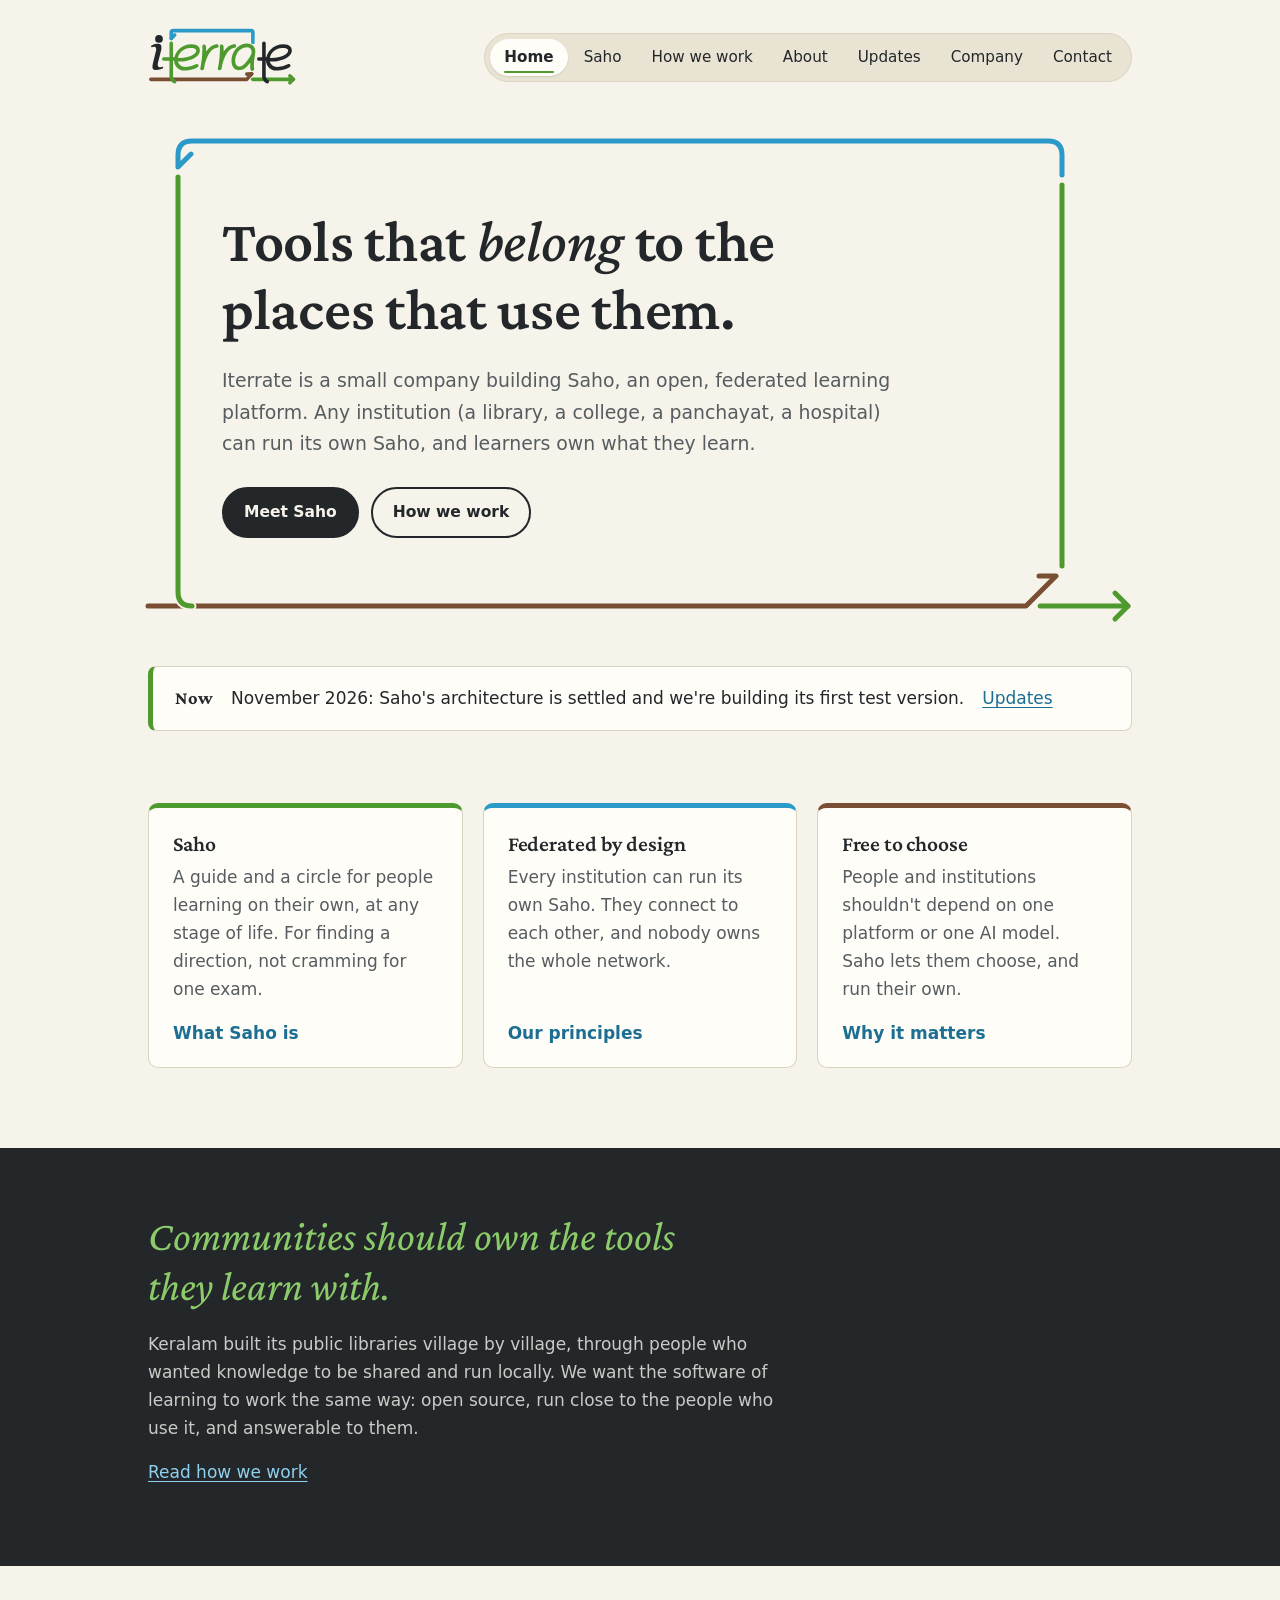
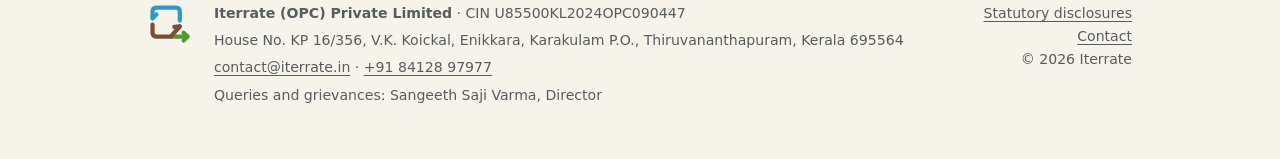
==== docs/index.html @ f115bf0e "Draw the home page loop in reading order; put page links on a tinted bar Co-Authored-By: Claude Opus" ====
<!doctype html>
<html lang="en">
<head>
<meta charset="utf-8">
<meta name="viewport" content="width=device-width, initial-scale=1">
<title>Iterrate · Tools that belong to the places that use them</title>
<meta name="description" content="Iterrate builds Saho, an open, federated learning platform that any institution can run for itself.">
<link rel="icon" href="favicon.ico">
<link rel="apple-touch-icon" href="apple-touch-icon.png">
<link rel="preload" href="fonts/crimson-pro-latin.woff2" as="font" type="font/woff2" crossorigin>
<link rel="stylesheet" href="style.css?v=5c7d3127">
</head>
<body>
<a class="skip" href="#main">Skip to content</a>
<header class="site-head">
  <div class="wrap">
    <a class="brand" href="index.html"><img src="iterrate-logo.svg" alt="Iterrate" width="150" height="63"></a>
    <nav aria-label="Main"><ul class="nav"><li><a href="index.html" aria-current="page">Home</a></li><li><a href="saho.html">Saho</a></li><li><a href="how-we-work.html">How we work</a></li><li><a href="about.html">About</a></li><li><a href="updates.html">Updates</a></li><li><a href="company.html">Company</a></li><li><a href="contact.html">Contact</a></li></ul></nav>
  </div>
</header>
<main id="main">

<div class="wrap">
  <div class="hero">
    <h1>Tools that <em>belong</em> to the places that use them.</h1>
    <p class="lede">Iterrate is a small company building Saho, an open, federated learning platform. Any institution (a library, a college, a panchayat, a hospital) can run its own Saho, and learners own what they learn.</p>
    <div class="btns">
      <a class="btn primary" href="saho.html">Meet Saho</a>
      <a class="btn" href="how-we-work.html">How we work</a>
    </div>
  </div>

  <div class="now">
    <strong>Now</strong>
    <span>November 2026: Saho's architecture is settled and we're building its first test version.</span>
    <a href="updates.html">Updates</a>
  </div>

  <section>
    <div class="grid">
      <div class="tile leaf">
        <h3>Saho</h3>
        <p>A guide and a circle for people learning on their own, at any stage of life. For finding a direction, not cramming for one exam.</p>
        <a class="go" href="saho.html">What Saho is</a>
      </div>
      <div class="tile sky">
        <h3>Federated by design</h3>
        <p>Every institution can run its own Saho. They connect to each other, and nobody owns the whole network.</p>
        <a class="go" href="how-we-work.html">Our principles</a>
      </div>
      <div class="tile earth">
        <h3>Free to choose</h3>
        <p>People and institutions shouldn't depend on one platform or one AI model. Saho lets them choose, and run their own.</p>
        <a class="go" href="how-we-work.html">Why it matters</a>
      </div>
    </div>
  </section>
</div>

<div class="band">
  <div class="wrap">
    <p class="big"><em>Communities should own the tools they learn with.</em></p>
    <p>Keralam built its public libraries village by village, through people who wanted knowledge to be shared and run locally. We want the software of learning to work the same way: open source, run close to the people who use it, and answerable to them.</p>
    <p><a href="how-we-work.html">Read how we work</a></p>
  </div>
</div>
</main>
<footer class="site-foot">
  <div class="wrap">
    <img src="iterrate-icon.svg" alt="" width="44" height="44">
    <div>
      <p><strong>Iterrate (OPC) Private Limited</strong> · CIN U85500KL2024OPC090447</p>
      <p>House No. KP 16/356, V.K. Koickal, Enikkara, Karakulam P.O., Thiruvananthapuram, Kerala 695564</p>
      <p><a href="mailto:contact@iterrate.in">contact@iterrate.in</a> · <a href="tel:+918412897977">+91 84128 97977</a></p>
      <p>Queries and grievances: Sangeeth Saji Varma, Director</p>
    </div>
    <ul>
      <li><a href="company.html#disclosures">Statutory disclosures</a></li>
      <li><a href="contact.html">Contact</a></li>
      <li>© 2026 Iterrate</li>
    </ul>
  </div>
</footer>
<script src="loop.js?v=8cbc8b61"></script>
</body>
</html>
---- docs/style.css ----
/* Iterrate company site. Colours come from the logo kit. */
@font-face{font-family:'Crimson Pro';font-style:normal;font-weight:400 700;font-display:swap;src:url(fonts/crimson-pro-latin.woff2) format('woff2')}
@font-face{font-family:'Crimson Pro';font-style:italic;font-weight:400 700;font-display:swap;src:url(fonts/crimson-pro-italic-latin.woff2) format('woff2')}

:root{
  --paper:#F6F3EA; --surface:#FFFDF8; --ink:#23272A; --muted:#565C5F; --rule:#DAD3C2;
  --sky:#2B9AC8; --sky-text:#1C6E93; --leaf:#4E9A2E; --leaf-text:#3B7A22; --earth:#7A4E32;
  --sky-soft:#E3EFF4; --leaf-soft:#E7F0DF; --earth-soft:#F1E7DD;
  --display:'Crimson Pro', Georgia, 'Times New Roman', serif;
  --body:system-ui, -apple-system, 'Segoe UI', 'Noto Sans', Roboto, sans-serif;
  --line:5px;
}
*{box-sizing:border-box}
html{-webkit-text-size-adjust:100%}
body{margin:0;background:var(--paper);color:var(--ink);font:17px/1.65 var(--body)}
img{max-width:100%}
a{color:var(--sky-text);text-underline-offset:3px;text-decoration-thickness:1px}
a:hover{color:var(--ink)}
.wrap{max-width:1040px;margin:0 auto;padding:0 28px}
.narrow{max-width:720px}
.skip{position:absolute;left:-999px}.skip:focus{left:12px;top:12px;background:#fff;padding:8px 12px;z-index:9}

/* ---------- header ---------- */
.site-head{padding:26px 0 18px}
.site-head .wrap{display:flex;align-items:center;justify-content:space-between;gap:24px;flex-wrap:wrap}
.brand img{display:block;width:150px;height:auto}
.nav{display:flex;gap:2px;flex-wrap:wrap;margin:0;padding:5px;list-style:none;font-size:.95rem;background:#E9E3D3;border:1px solid var(--rule);border-radius:999px}
.nav a{display:block;color:var(--ink);text-decoration:none;padding:6px 14px;border-radius:999px;position:relative}
.nav a:hover{background:#DDD5C1}
.nav a[aria-current="page"]{font-weight:600;background:var(--surface);box-shadow:0 1px 2px rgba(35,39,42,.12)}
.nav a[aria-current="page"]::after{content:"";position:absolute;left:14px;right:14px;bottom:3px;height:2px;background:var(--leaf);border-radius:2px}
@media (max-width:820px){.nav{border-radius:16px}}
@media (max-width:560px){.nav{font-size:.9rem;padding:4px}.nav a{padding:5px 10px}.nav a[aria-current="page"]::after{left:10px;right:10px}}

/* ---------- type ---------- */
h1,h2,h3{font-family:var(--display);font-weight:600;line-height:1.15;letter-spacing:-.005em;margin:0}
h1{font-size:clamp(2.3rem,5.4vw,3.7rem);margin-bottom:18px}
h1 em,h2 em{font-style:italic;font-weight:500}
h2{font-size:clamp(1.6rem,3vw,2.1rem);margin-bottom:14px}
h3{font-size:1.35rem;margin-bottom:6px}
p{margin:0 0 16px}
.lede{font-size:1.18rem;color:var(--muted);max-width:58ch}
.kicker{font-size:.8rem;letter-spacing:.12em;text-transform:uppercase;color:var(--earth);font-weight:600;margin-bottom:14px}
.small{font-size:.9rem;color:var(--muted)}

/* Section heading mark: a short line ending in the logo's arrowhead */
.mark{display:inline-block;width:46px;height:14px;margin-bottom:10px;
  background:url("data:image/svg+xml,%3Csvg xmlns='http://www.w3.org/2000/svg' viewBox='0 0 46 14'%3E%3Cpath d='M2 7H42M35 1.5 42 7' fill='none' stroke='%234E9A2E' stroke-width='3.2' stroke-linecap='round' stroke-linejoin='round'/%3E%3C/svg%3E") no-repeat}
.mark.sky{background-image:url("data:image/svg+xml,%3Csvg xmlns='http://www.w3.org/2000/svg' viewBox='0 0 46 14'%3E%3Cpath d='M2 7H42M35 1.5 42 7' fill='none' stroke='%232B9AC8' stroke-width='3.2' stroke-linecap='round' stroke-linejoin='round'/%3E%3C/svg%3E")}
.mark.earth{background-image:url("data:image/svg+xml,%3Csvg xmlns='http://www.w3.org/2000/svg' viewBox='0 0 46 14'%3E%3Cpath d='M2 7H42M35 1.5 42 7' fill='none' stroke='%237A4E32' stroke-width='3.2' stroke-linecap='round' stroke-linejoin='round'/%3E%3C/svg%3E")}

/* ---------- hero: the logo's loop drawn around the headline (paths drawn by loop.js) ---------- */
.hero{position:relative;margin:30px 0 10px;padding:70px 90px 84px 74px}
.hero svg.loop{position:absolute;inset:0;width:100%;height:100%;overflow:visible;pointer-events:none}
.hero svg.loop path{fill:none;stroke-width:var(--line);stroke-linecap:round;stroke-linejoin:round}
.hero svg.loop .knock{stroke:var(--paper);stroke-width:9px}
.hero svg.loop .sky{stroke:var(--sky)} .hero svg.loop .leaf{stroke:var(--leaf)} .hero svg.loop .earth{stroke:var(--earth)}
@media (prefers-reduced-motion:no-preference){
  .hero svg.loop.draw path{stroke-dasharray:var(--len) calc(var(--len) + 10);stroke-dashoffset:calc(var(--len) + 6);animation:draw var(--dur,1s) linear forwards;animation-delay:var(--delay,0s)}
}
@keyframes draw{to{stroke-dashoffset:0}}
.hero h1{max-width:17ch;margin-bottom:22px}
.hero .lede{margin-bottom:28px}
.btns{display:flex;gap:12px;flex-wrap:wrap}
.btn{display:inline-block;padding:11px 20px;border-radius:999px;text-decoration:none;font-weight:600;font-size:.97rem;border:2px solid var(--ink);color:var(--ink)}
.btn.primary{background:var(--ink);color:var(--paper)}
.btn:hover{background:var(--leaf-text);border-color:var(--leaf-text);color:#fff}

/* ---------- blocks ---------- */
section{margin:72px 0}
.now{display:flex;gap:18px;align-items:baseline;flex-wrap:wrap;background:var(--surface);border:1px solid var(--rule);border-left:var(--line) solid var(--leaf);border-radius:8px;padding:16px 22px;margin-top:44px}
.now strong{font-family:var(--display);font-size:1.15rem}
.grid{display:grid;grid-template-columns:repeat(3,1fr);gap:20px}
.grid.two{grid-template-columns:repeat(2,1fr)}
.tile{background:var(--surface);border:1px solid var(--rule);border-radius:10px;padding:24px 24px 20px;display:flex;flex-direction:column}
.tile p{color:var(--muted);flex:1}
.tile .go{font-weight:600;text-decoration:none}
.tile.sky{border-top:var(--line) solid var(--sky)}
.tile.leaf{border-top:var(--line) solid var(--leaf)}
.tile.earth{border-top:var(--line) solid var(--earth)}
.band{background:var(--ink);color:#EEEBE2;padding:64px 0;margin:80px 0}
.band .big{font-family:var(--display);font-size:clamp(1.8rem,3.6vw,2.6rem);line-height:1.2;max-width:24ch;margin-bottom:18px}
.band .big em{color:#8CCB6A}
.band p{color:#C9CBC6;max-width:60ch}
.band a{color:#8FD0EE}
.split{display:grid;grid-template-columns:1fr 1fr;gap:48px;align-items:start}
.card{background:var(--surface);border:1px solid var(--rule);border-radius:10px;padding:26px}
.quote{font-family:var(--display);font-style:italic;font-size:1.35rem;line-height:1.4;border-left:var(--line) solid var(--sky);padding:4px 0 4px 20px;margin:26px 0;color:var(--ink)}

/* numbered principles */
.principles{list-style:none;margin:0;padding:0;counter-reset:p}
.principles li{counter-increment:p;display:grid;grid-template-columns:64px 1fr;gap:6px 18px;padding:26px 0;border-top:1px solid var(--rule)}
.principles li::before{content:counter(p,decimal-leading-zero);font-family:var(--display);font-size:2.2rem;line-height:1;color:var(--leaf-text);grid-row:span 2}
.principles h3{margin:0}
.principles p{margin:0;color:var(--muted)}

/* name breakdown */
.name{display:flex;gap:0;align-items:stretch;flex-wrap:wrap;margin:28px 0}
.name div{flex:1;min-width:160px;padding:18px 20px;border-top:var(--line) solid}
.name div:nth-child(1){border-color:var(--ink)}
.name div:nth-child(2){border-color:var(--leaf);background:var(--leaf-soft)}
.name div:nth-child(3){border-color:var(--sky)}
.name b{display:block;font-family:var(--display);font-size:2rem;font-weight:600;line-height:1.1}
.name div:nth-child(2) b{color:var(--leaf-text)}
.name span{color:var(--muted);font-size:.95rem}

/* timeline */
.timeline{list-style:none;margin:0;padding:0 0 0 28px;border-left:3px solid var(--rule)}
.timeline li{position:relative;padding:0 0 30px}
.timeline li::before{content:"";position:absolute;left:-37px;top:7px;width:15px;height:15px;border-radius:50%;background:var(--paper);border:3px solid var(--leaf)}
.timeline li.past::before{border-color:var(--earth)}
.timeline time{font-size:.82rem;letter-spacing:.08em;text-transform:uppercase;color:var(--earth);font-weight:600}
.timeline h3{margin:2px 0 4px}
.timeline p{margin:0;color:var(--muted)}

/* details lists and documents */
dl.facts{display:grid;grid-template-columns:minmax(150px,220px) 1fr;gap:12px 24px;margin:0}
dl.facts dt{color:var(--muted)}
dl.facts dd{margin:0}
table.docs{width:100%;border-collapse:collapse;font-size:.97rem}
table.docs th,table.docs td{text-align:left;padding:12px 10px;border-top:1px solid var(--rule);vertical-align:top}
table.docs th{font-size:.8rem;letter-spacing:.06em;text-transform:uppercase;color:var(--muted);border-top:0}

/* ---------- footer ---------- */
main:has(> .band:last-child) + .site-foot{margin-top:0;border-top:0}
main > .band:last-child{margin-bottom:0}
.site-foot{border-top:1px solid var(--rule);margin-top:96px;padding:36px 0 48px;font-size:.88rem;color:var(--muted)}
.site-foot .wrap{display:grid;grid-template-columns:auto 1fr auto;gap:22px;align-items:start}
.site-foot img{width:44px;height:44px;display:block}
.site-foot p{margin:0 0 4px}
.site-foot ul{list-style:none;margin:0;padding:0;text-align:right}
.site-foot a{color:var(--muted)}

@media (max-width:820px){
  .grid,.grid.two,.split{grid-template-columns:1fr}
  .site-foot .wrap{grid-template-columns:auto 1fr}
  .site-foot ul{grid-column:1/-1;text-align:left;display:flex;gap:16px;flex-wrap:wrap}
}
@media (max-width:560px){
  body{font-size:16px}
  .wrap{padding:0 20px}
  .hero{padding:56px 46px 70px 40px}
  dl.facts{grid-template-columns:1fr;gap:2px}
  dl.facts dd{margin-bottom:12px}
  .principles li{grid-template-columns:44px 1fr}
  .principles li::before{font-size:1.7rem}
  
}

/* compact name + logo strip on About */
.strip{display:grid;grid-template-columns:200px 1fr;gap:28px;align-items:center;border-top:1px solid var(--rule);padding-top:28px}
.strip img{width:200px;height:auto}
.strip p{font-size:.95rem;color:var(--muted);margin-bottom:8px}
.subscribe{background:var(--surface);border:1px solid var(--rule);border-left:var(--line) solid var(--sky);border-radius:8px;padding:20px 22px;margin-top:36px}
.subscribe h3{margin-bottom:4px}
@media (max-width:560px){.strip{grid-template-columns:1fr}}
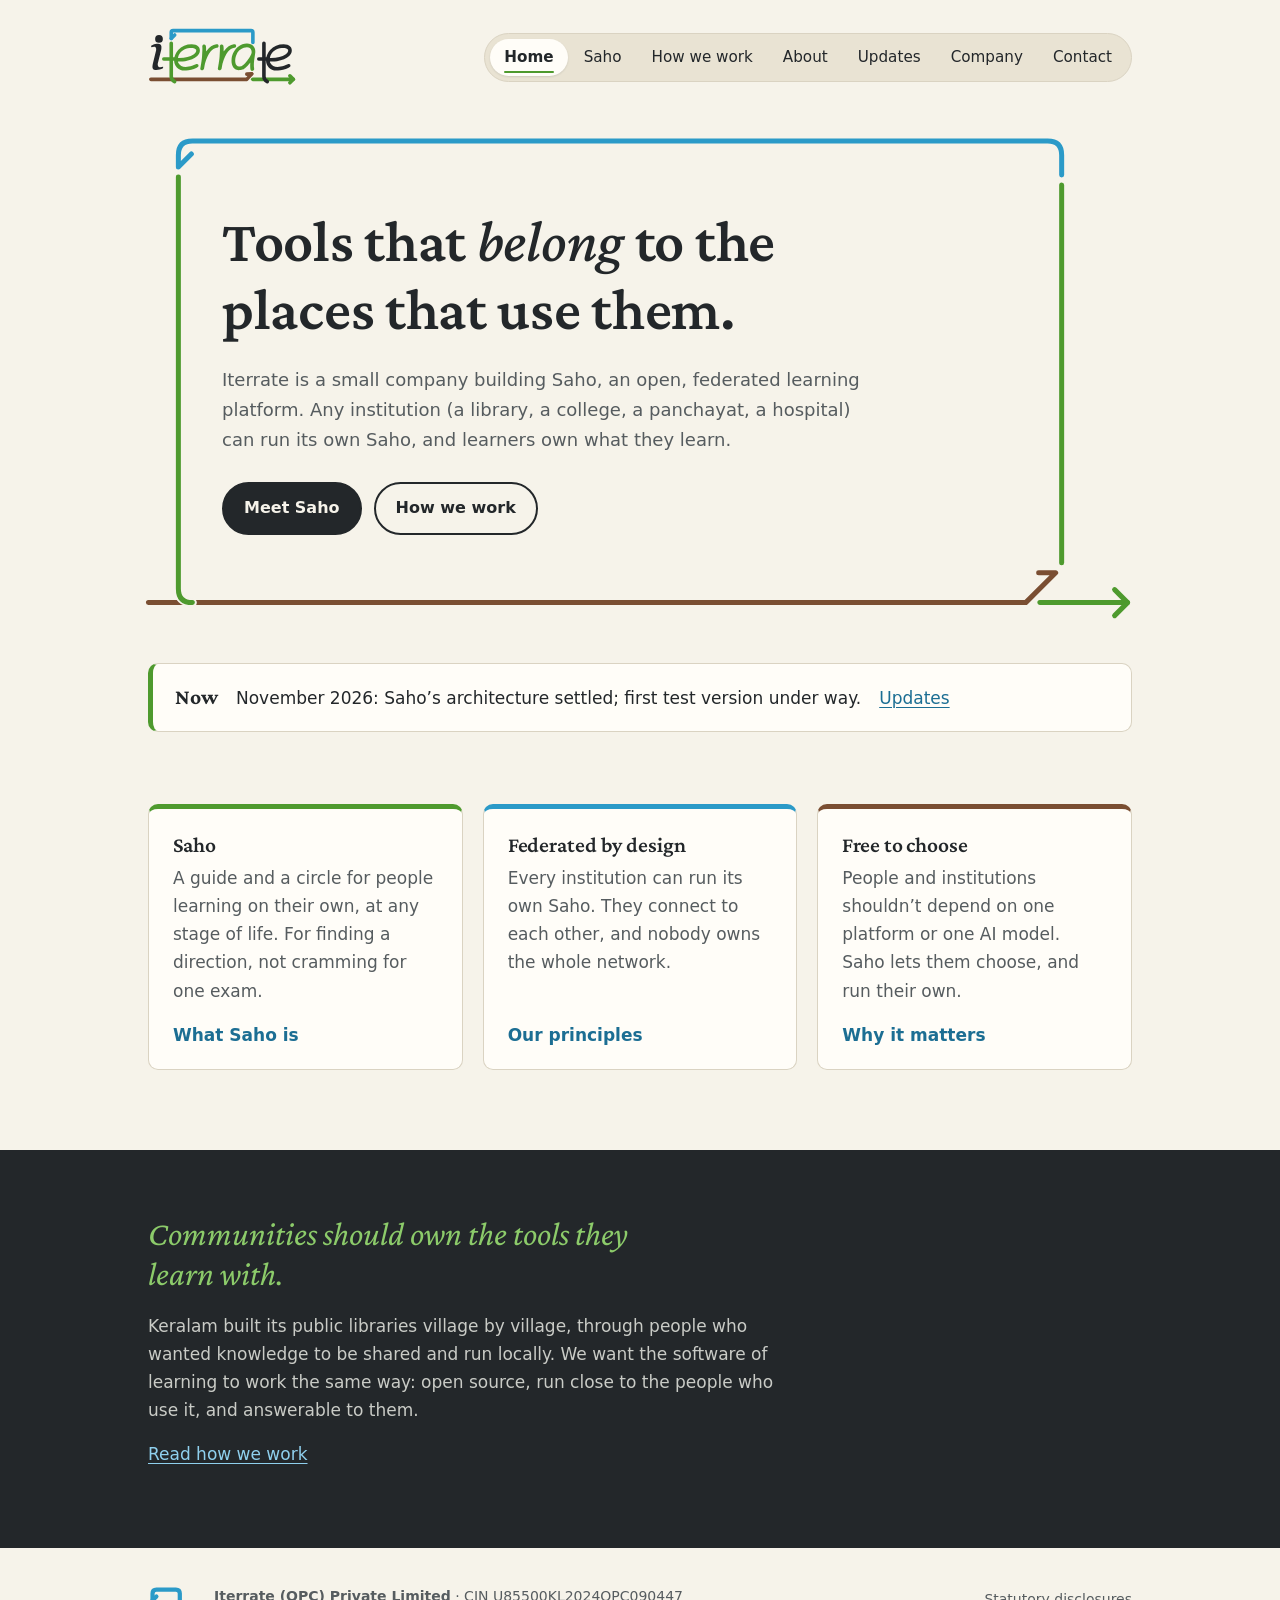
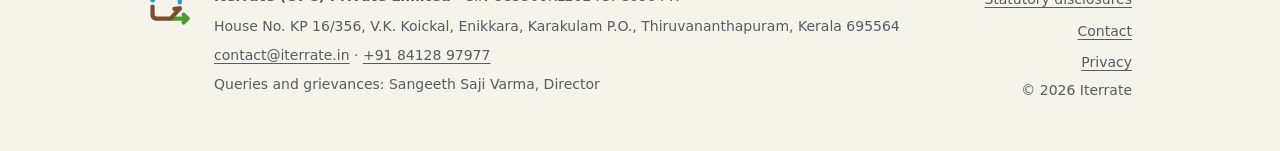
==== commit 2f2dc207: "Apply website audit: dark mode, print, accessibility, link previews - Design: one type scale and cor" ====
--- a/docs/index.html
+++ b/docs/index.html
@@ -5,17 +5,34 @@
 <meta name="viewport" content="width=device-width, initial-scale=1">
 <title>Iterrate · Tools that belong to the places that use them</title>
 <meta name="description" content="Iterrate builds Saho, an open, federated learning platform that any institution can run for itself.">
-<link rel="icon" href="favicon.ico">
+<link rel="canonical" href="https://iterrate.in/">
+<meta property="og:type" content="website">
+<meta property="og:site_name" content="Iterrate">
+<meta property="og:title" content="Iterrate · Tools that belong to the places that use them">
+<meta property="og:description" content="Iterrate builds Saho, an open, federated learning platform that any institution can run for itself.">
+<meta property="og:url" content="https://iterrate.in/">
+<meta property="og:image" content="https://iterrate.in/share.png">
+<meta property="og:image:width" content="1200">
+<meta property="og:image:height" content="630">
+<meta property="og:image:alt" content="The Iterrate logo and the line: Tools that belong to the places that use them.">
+<meta property="og:locale" content="en_IN">
+<meta name="twitter:card" content="summary_large_image">
+<meta name="theme-color" content="#F6F3EA" media="(prefers-color-scheme: light)">
+<meta name="theme-color" content="#1B1F1D" media="(prefers-color-scheme: dark)">
+<link rel="icon" href="favicon.ico" sizes="any">
+<link rel="icon" href="iterrate-icon.svg" type="image/svg+xml">
 <link rel="apple-touch-icon" href="apple-touch-icon.png">
+<link rel="manifest" href="site.webmanifest">
 <link rel="preload" href="fonts/crimson-pro-latin.woff2" as="font" type="font/woff2" crossorigin>
-<link rel="stylesheet" href="style.css?v=5c7d3127">
+<link rel="stylesheet" href="style.css?v=516575e4">
 </head>
 <body>
 <a class="skip" href="#main">Skip to content</a>
 <header class="site-head">
   <div class="wrap">
-    <a class="brand" href="index.html"><img src="iterrate-logo.svg" alt="Iterrate" width="150" height="63"></a>
+    <a class="brand" href="index.html"><picture><source srcset="iterrate-logo-dark.svg" media="(prefers-color-scheme: dark)"><img src="iterrate-logo.svg" alt="Iterrate home" width="150" height="63"></picture></a>
     <nav aria-label="Main"><ul class="nav"><li><a href="index.html" aria-current="page">Home</a></li><li><a href="saho.html">Saho</a></li><li><a href="how-we-work.html">How we work</a></li><li><a href="about.html">About</a></li><li><a href="updates.html">Updates</a></li><li><a href="company.html">Company</a></li><li><a href="contact.html">Contact</a></li></ul></nav>
+    <script>(function(){var n=document.querySelector('.nav'),c=n&&n.querySelector('[aria-current]');if(c&&n.scrollWidth>n.clientWidth)n.scrollLeft=c.offsetLeft-(n.clientWidth-c.offsetWidth)/2;})();</script>
   </div>
 </header>
 <main id="main">
@@ -32,25 +49,25 @@
 
   <div class="now">
     <strong>Now</strong>
-    <span>November 2026: Saho's architecture is settled and we're building its first test version.</span>
+    <span>November 2026: Saho’s architecture settled; first test version under way.</span>
     <a href="updates.html">Updates</a>
   </div>
 
-  <section>
+  <section aria-label="What we're building">
     <div class="grid">
       <div class="tile leaf">
-        <h3>Saho</h3>
+        <h2>Saho</h2>
         <p>A guide and a circle for people learning on their own, at any stage of life. For finding a direction, not cramming for one exam.</p>
         <a class="go" href="saho.html">What Saho is</a>
       </div>
       <div class="tile sky">
-        <h3>Federated by design</h3>
+        <h2>Federated by design</h2>
         <p>Every institution can run its own Saho. They connect to each other, and nobody owns the whole network.</p>
         <a class="go" href="how-we-work.html">Our principles</a>
       </div>
       <div class="tile earth">
-        <h3>Free to choose</h3>
-        <p>People and institutions shouldn't depend on one platform or one AI model. Saho lets them choose, and run their own.</p>
+        <h2>Free to choose</h2>
+        <p>People and institutions shouldn’t depend on one platform or one AI model. Saho lets them choose, and run their own.</p>
         <a class="go" href="how-we-work.html">Why it matters</a>
       </div>
     </div>
@@ -67,7 +84,7 @@
 </main>
 <footer class="site-foot">
   <div class="wrap">
-    <img src="iterrate-icon.svg" alt="" width="44" height="44">
+    <picture><source srcset="iterrate-icon-dark.svg" media="(prefers-color-scheme: dark)"><img src="iterrate-icon.svg" alt="" width="44" height="44"></picture>
     <div>
       <p><strong>Iterrate (OPC) Private Limited</strong> · CIN U85500KL2024OPC090447</p>
       <p>House No. KP 16/356, V.K. Koickal, Enikkara, Karakulam P.O., Thiruvananthapuram, Kerala 695564</p>
@@ -77,10 +94,11 @@
     <ul>
       <li><a href="company.html#disclosures">Statutory disclosures</a></li>
       <li><a href="contact.html">Contact</a></li>
+      <li><a href="contact.html#privacy">Privacy</a></li>
       <li>© 2026 Iterrate</li>
     </ul>
   </div>
 </footer>
-<script src="loop.js?v=8cbc8b61"></script>
+<script src="loop.js?v=3b368ba1"></script>
 </body>
 </html>
--- a/docs/style.css
+++ b/docs/style.css
@@ -1,53 +1,91 @@
-/* Iterrate company site. Colours come from the logo kit. */
+/* Iterrate company site. Colours, type and the line motif follow the Iterrate design guide. */
 @font-face{font-family:'Crimson Pro';font-style:normal;font-weight:400 700;font-display:swap;src:url(fonts/crimson-pro-latin.woff2) format('woff2')}
 @font-face{font-family:'Crimson Pro';font-style:italic;font-weight:400 700;font-display:swap;src:url(fonts/crimson-pro-italic-latin.woff2) format('woff2')}
+/* Malayalam: only downloaded when a page actually contains Malayalam letters (unicode-range). */
+@font-face{font-family:'Noto Sans Malayalam';font-style:normal;font-weight:400 700;font-display:swap;src:url(fonts/noto-sans-malayalam.woff2) format('woff2');
+  unicode-range:U+0307,U+0323,U+0951-0952,U+0964-0965,U+0D00-0D7F,U+1CDA,U+1CF2,U+200C-200D,U+20B9,U+25CC,U+A830-A832}
 
 :root{
+  color-scheme:light dark;
+  /* colours (light) */
   --paper:#F6F3EA; --surface:#FFFDF8; --ink:#23272A; --muted:#565C5F; --rule:#DAD3C2;
+  --navbar:#E9E3D3; --navhover:#DDD5C1;
   --sky:#2B9AC8; --sky-text:#1C6E93; --leaf:#4E9A2E; --leaf-text:#3B7A22; --earth:#7A4E32;
-  --sky-soft:#E3EFF4; --leaf-soft:#E7F0DF; --earth-soft:#F1E7DD;
-  --display:'Crimson Pro', Georgia, 'Times New Roman', serif;
-  --body:system-ui, -apple-system, 'Segoe UI', 'Noto Sans', Roboto, sans-serif;
-  --line:5px;
+  --leaf-soft:#E7F0DF;
+  --band:#23272A; --band-text:#C9CBC6; --band-head:#EEEBE2; --band-leaf:#8CCB6A; --band-link:#8FD0EE;
+  --on-accent:#FFFFFF;
+  /* type */
+  --display:'Crimson Pro', Georgia, 'Times New Roman', 'Noto Sans Malayalam', serif;
+  --body:system-ui, -apple-system, 'Segoe UI', 'Noto Sans', Roboto, 'Noto Sans Malayalam', sans-serif;
+  --t-xs:.8rem;     /* small uppercase labels */
+  --t-s:.875rem;    /* footer, notes, nav */
+  --t-m:1.125rem;   /* lede */
+  --t-l:1.35rem;    /* card headings, quotes */
+  --t-xl:clamp(1.6rem,3vw,2.1rem);    /* section headings */
+  --t-xxl:clamp(2.3rem,5.4vw,3.7rem); /* page titles */
+  /* shape */
+  --line:5px; --radius:10px;
+}
+@media (prefers-color-scheme:dark){
+  :root{
+    --paper:#1B1F1D; --surface:#232826; --ink:#E9E6DD; --muted:#A9AEA9; --rule:#3A403C;
+    --navbar:#262B28; --navhover:#313733;
+    --sky:#4FB3E0; --sky-text:#7FC8EA; --leaf:#6CBF45; --leaf-text:#8CCB6A; --earth:#B9835C;
+    --leaf-soft:#26331F;
+    --band:#121513; --band-text:#C9CBC6; --band-head:#EEEBE2; --band-leaf:#8CCB6A; --band-link:#8FD0EE;
+    --on-accent:#1B1F1D;
+  }
 }
 *{box-sizing:border-box}
-html{-webkit-text-size-adjust:100%}
+html{-webkit-text-size-adjust:100%;text-size-adjust:100%}
 body{margin:0;background:var(--paper);color:var(--ink);font:17px/1.65 var(--body)}
 img{max-width:100%}
 a{color:var(--sky-text);text-underline-offset:3px;text-decoration-thickness:1px}
 a:hover{color:var(--ink)}
+:focus-visible{outline:2px solid var(--sky-text);outline-offset:3px;border-radius:4px}
+.band :focus-visible{outline-color:var(--band-link)}
+:lang(ml){font-family:'Noto Sans Malayalam', var(--body);line-height:1.8}
 .wrap{max-width:1040px;margin:0 auto;padding:0 28px}
 .narrow{max-width:720px}
-.skip{position:absolute;left:-999px}.skip:focus{left:12px;top:12px;background:#fff;padding:8px 12px;z-index:9}
+.page-top{margin-top:40px}
+.vh{position:absolute;width:1px;height:1px;padding:0;margin:-1px;overflow:hidden;clip:rect(0 0 0 0);white-space:nowrap;border:0}
+.skip{position:absolute;left:-999px}.skip:focus{left:12px;top:12px;background:var(--surface);color:var(--ink);padding:8px 12px;z-index:9}
 
 /* ---------- header ---------- */
 .site-head{padding:26px 0 18px}
 .site-head .wrap{display:flex;align-items:center;justify-content:space-between;gap:24px;flex-wrap:wrap}
 .brand img{display:block;width:150px;height:auto}
-.nav{display:flex;gap:2px;flex-wrap:wrap;margin:0;padding:5px;list-style:none;font-size:.95rem;background:#E9E3D3;border:1px solid var(--rule);border-radius:999px}
-.nav a{display:block;color:var(--ink);text-decoration:none;padding:6px 14px;border-radius:999px;position:relative}
-.nav a:hover{background:#DDD5C1}
+.site-head nav{min-width:0;max-width:100%}
+.nav{display:flex;gap:2px;margin:0;padding:5px;list-style:none;font-size:.95rem;background:var(--navbar);border:1px solid var(--rule);border-radius:999px}
+.nav a{display:block;color:var(--ink);text-decoration:none;padding:6px 14px;border-radius:999px;position:relative;white-space:nowrap}
+.nav a:hover{background:var(--navhover)}
+.nav a:focus-visible{outline-offset:-2px}
 .nav a[aria-current="page"]{font-weight:600;background:var(--surface);box-shadow:0 1px 2px rgba(35,39,42,.12)}
 .nav a[aria-current="page"]::after{content:"";position:absolute;left:14px;right:14px;bottom:3px;height:2px;background:var(--leaf);border-radius:2px}
-@media (max-width:820px){.nav{border-radius:16px}}
-@media (max-width:560px){.nav{font-size:.9rem;padding:4px}.nav a{padding:5px 10px}.nav a[aria-current="page"]::after{left:10px;right:10px}}
+/* Narrow screens: the links stay on one row and the pill scrolls sideways. */
+@media (max-width:820px){
+  .site-head nav{width:100%}
+  .nav{overflow-x:auto;scrollbar-width:none;-webkit-overflow-scrolling:touch}
+  .nav::-webkit-scrollbar{display:none}
+}
+@media (max-width:560px){.nav{font-size:var(--t-s);padding:4px}.nav a{padding:6px 11px}.nav a[aria-current="page"]::after{left:11px;right:11px}}
 
 /* ---------- type ---------- */
 h1,h2,h3{font-family:var(--display);font-weight:600;line-height:1.15;letter-spacing:-.005em;margin:0}
-h1{font-size:clamp(2.3rem,5.4vw,3.7rem);margin-bottom:18px}
+h1{font-size:var(--t-xxl);margin-bottom:18px}
 h1 em,h2 em{font-style:italic;font-weight:500}
-h2{font-size:clamp(1.6rem,3vw,2.1rem);margin-bottom:14px}
-h3{font-size:1.35rem;margin-bottom:6px}
+h2{font-size:var(--t-xl);margin-bottom:14px}
+h3{font-size:var(--t-l);margin-bottom:6px}
 p{margin:0 0 16px}
-.lede{font-size:1.18rem;color:var(--muted);max-width:58ch}
-.kicker{font-size:.8rem;letter-spacing:.12em;text-transform:uppercase;color:var(--earth);font-weight:600;margin-bottom:14px}
-.small{font-size:.9rem;color:var(--muted)}
-
-/* Section heading mark: a short line ending in the logo's arrowhead */
-.mark{display:inline-block;width:46px;height:14px;margin-bottom:10px;
-  background:url("data:image/svg+xml,%3Csvg xmlns='http://www.w3.org/2000/svg' viewBox='0 0 46 14'%3E%3Cpath d='M2 7H42M35 1.5 42 7' fill='none' stroke='%234E9A2E' stroke-width='3.2' stroke-linecap='round' stroke-linejoin='round'/%3E%3C/svg%3E") no-repeat}
-.mark.sky{background-image:url("data:image/svg+xml,%3Csvg xmlns='http://www.w3.org/2000/svg' viewBox='0 0 46 14'%3E%3Cpath d='M2 7H42M35 1.5 42 7' fill='none' stroke='%232B9AC8' stroke-width='3.2' stroke-linecap='round' stroke-linejoin='round'/%3E%3C/svg%3E")}
-.mark.earth{background-image:url("data:image/svg+xml,%3Csvg xmlns='http://www.w3.org/2000/svg' viewBox='0 0 46 14'%3E%3Cpath d='M2 7H42M35 1.5 42 7' fill='none' stroke='%237A4E32' stroke-width='3.2' stroke-linecap='round' stroke-linejoin='round'/%3E%3C/svg%3E")}
+.lede{font-size:var(--t-m);color:var(--muted);max-width:58ch}
+.small{font-size:var(--t-s);color:var(--muted)}
+
+/* Section heading mark: a short line ending in the logo's half arrowhead */
+.mark{display:inline-block;width:46px;height:14px;margin-bottom:10px;background:var(--leaf);
+  -webkit-mask:url("data:image/svg+xml,%3Csvg xmlns='http://www.w3.org/2000/svg' viewBox='0 0 46 14'%3E%3Cpath d='M2 7H42M35 1.5 42 7' fill='none' stroke='%23000' stroke-width='3.2' stroke-linecap='round' stroke-linejoin='round'/%3E%3C/svg%3E") no-repeat;
+  mask:url("data:image/svg+xml,%3Csvg xmlns='http://www.w3.org/2000/svg' viewBox='0 0 46 14'%3E%3Cpath d='M2 7H42M35 1.5 42 7' fill='none' stroke='%23000' stroke-width='3.2' stroke-linecap='round' stroke-linejoin='round'/%3E%3C/svg%3E") no-repeat}
+.mark.sky{background:var(--sky)}
+.mark.earth{background:var(--earth)}
 
 /* ---------- hero: the logo's loop drawn around the headline (paths drawn by loop.js) ---------- */
 .hero{position:relative;margin:30px 0 10px;padding:70px 90px 84px 74px}
@@ -56,85 +94,85 @@
 .hero svg.loop .knock{stroke:var(--paper);stroke-width:9px}
 .hero svg.loop .sky{stroke:var(--sky)} .hero svg.loop .leaf{stroke:var(--leaf)} .hero svg.loop .earth{stroke:var(--earth)}
 @media (prefers-reduced-motion:no-preference){
-  .hero svg.loop.draw path{stroke-dasharray:var(--len) calc(var(--len) + 10);stroke-dashoffset:calc(var(--len) + 6);animation:draw var(--dur,1s) linear forwards;animation-delay:var(--delay,0s)}
+  .hero svg.loop.draw path{stroke-dasharray:var(--dash);stroke-dashoffset:var(--off);animation:draw var(--dur,1s) cubic-bezier(.45,.05,.35,1) forwards;animation-delay:var(--delay,0s)}
 }
 @keyframes draw{to{stroke-dashoffset:0}}
 .hero h1{max-width:17ch;margin-bottom:22px}
 .hero .lede{margin-bottom:28px}
 .btns{display:flex;gap:12px;flex-wrap:wrap}
-.btn{display:inline-block;padding:11px 20px;border-radius:999px;text-decoration:none;font-weight:600;font-size:.97rem;border:2px solid var(--ink);color:var(--ink)}
+.btn{display:inline-block;padding:11px 20px;border-radius:999px;text-decoration:none;font-weight:600;font-size:1rem;border:2px solid var(--ink);color:var(--ink)}
 .btn.primary{background:var(--ink);color:var(--paper)}
-.btn:hover{background:var(--leaf-text);border-color:var(--leaf-text);color:#fff}
+.btn:hover{background:var(--leaf-text);border-color:var(--leaf-text);color:var(--on-accent)}
 
 /* ---------- blocks ---------- */
 section{margin:72px 0}
-.now{display:flex;gap:18px;align-items:baseline;flex-wrap:wrap;background:var(--surface);border:1px solid var(--rule);border-left:var(--line) solid var(--leaf);border-radius:8px;padding:16px 22px;margin-top:44px}
-.now strong{font-family:var(--display);font-size:1.15rem}
+.now{display:flex;gap:18px;align-items:baseline;flex-wrap:wrap;background:var(--surface);border:1px solid var(--rule);border-left:var(--line) solid var(--leaf);border-radius:var(--radius);padding:16px 22px;margin-top:44px}
+.now strong{font-family:var(--display);font-size:var(--t-l)}
 .grid{display:grid;grid-template-columns:repeat(3,1fr);gap:20px}
 .grid.two{grid-template-columns:repeat(2,1fr)}
-.tile{background:var(--surface);border:1px solid var(--rule);border-radius:10px;padding:24px 24px 20px;display:flex;flex-direction:column}
+.tile{background:var(--surface);border:1px solid var(--rule);border-radius:var(--radius);padding:24px 24px 20px;display:flex;flex-direction:column}
+.tile h2,.tile h3{font-size:var(--t-l);margin-bottom:6px}
 .tile p{color:var(--muted);flex:1}
 .tile .go{font-weight:600;text-decoration:none}
 .tile.sky{border-top:var(--line) solid var(--sky)}
 .tile.leaf{border-top:var(--line) solid var(--leaf)}
 .tile.earth{border-top:var(--line) solid var(--earth)}
-.band{background:var(--ink);color:#EEEBE2;padding:64px 0;margin:80px 0}
-.band .big{font-family:var(--display);font-size:clamp(1.8rem,3.6vw,2.6rem);line-height:1.2;max-width:24ch;margin-bottom:18px}
-.band .big em{color:#8CCB6A}
-.band p{color:#C9CBC6;max-width:60ch}
-.band a{color:#8FD0EE}
-.split{display:grid;grid-template-columns:1fr 1fr;gap:48px;align-items:start}
-.card{background:var(--surface);border:1px solid var(--rule);border-radius:10px;padding:26px}
-.quote{font-family:var(--display);font-style:italic;font-size:1.35rem;line-height:1.4;border-left:var(--line) solid var(--sky);padding:4px 0 4px 20px;margin:26px 0;color:var(--ink)}
+.band{background:var(--band);color:var(--band-head);padding:64px 0;margin:80px 0}
+.band .big{font-family:var(--display);font-size:var(--t-xl);line-height:1.2;max-width:26ch;margin-bottom:18px}
+.band .big em{color:var(--band-leaf)}
+.band p{color:var(--band-text);max-width:60ch}
+.band a{color:var(--band-link)}
+.card{background:var(--surface);border:1px solid var(--rule);border-radius:var(--radius);padding:26px}
+.quote{font-family:var(--display);font-style:italic;font-size:var(--t-l);line-height:1.4;border-left:var(--line) solid var(--sky);padding:4px 0 4px 20px;margin:26px 0;color:var(--ink)}
 
 /* numbered principles */
 .principles{list-style:none;margin:0;padding:0;counter-reset:p}
 .principles li{counter-increment:p;display:grid;grid-template-columns:64px 1fr;gap:6px 18px;padding:26px 0;border-top:1px solid var(--rule)}
-.principles li::before{content:counter(p,decimal-leading-zero);font-family:var(--display);font-size:2.2rem;line-height:1;color:var(--leaf-text);grid-row:span 2}
-.principles h3{margin:0}
+.principles li::before{content:counter(p,decimal-leading-zero);font-family:var(--display);font-size:var(--t-xl);line-height:1;color:var(--leaf-text);grid-row:span 2}
+.principles h2{font-size:var(--t-l);margin:0}
 .principles p{margin:0;color:var(--muted)}
-
-/* name breakdown */
-.name{display:flex;gap:0;align-items:stretch;flex-wrap:wrap;margin:28px 0}
-.name div{flex:1;min-width:160px;padding:18px 20px;border-top:var(--line) solid}
-.name div:nth-child(1){border-color:var(--ink)}
-.name div:nth-child(2){border-color:var(--leaf);background:var(--leaf-soft)}
-.name div:nth-child(3){border-color:var(--sky)}
-.name b{display:block;font-family:var(--display);font-size:2rem;font-weight:600;line-height:1.1}
-.name div:nth-child(2) b{color:var(--leaf-text)}
-.name span{color:var(--muted);font-size:.95rem}
 
 /* timeline */
 .timeline{list-style:none;margin:0;padding:0 0 0 28px;border-left:3px solid var(--rule)}
 .timeline li{position:relative;padding:0 0 30px}
 .timeline li::before{content:"";position:absolute;left:-37px;top:7px;width:15px;height:15px;border-radius:50%;background:var(--paper);border:3px solid var(--leaf)}
 .timeline li.past::before{border-color:var(--earth)}
-.timeline time{font-size:.82rem;letter-spacing:.08em;text-transform:uppercase;color:var(--earth);font-weight:600}
-.timeline h3{margin:2px 0 4px}
+.timeline time{font-size:var(--t-xs);letter-spacing:.08em;text-transform:uppercase;color:var(--earth);font-weight:600}
+.timeline h2{font-size:var(--t-l);margin:2px 0 4px}
 .timeline p{margin:0;color:var(--muted)}
 
 /* details lists and documents */
 dl.facts{display:grid;grid-template-columns:minmax(150px,220px) 1fr;gap:12px 24px;margin:0}
 dl.facts dt{color:var(--muted)}
 dl.facts dd{margin:0}
-table.docs{width:100%;border-collapse:collapse;font-size:.97rem}
+table.docs{width:100%;border-collapse:collapse;font-size:1rem}
 table.docs th,table.docs td{text-align:left;padding:12px 10px;border-top:1px solid var(--rule);vertical-align:top}
-table.docs th{font-size:.8rem;letter-spacing:.06em;text-transform:uppercase;color:var(--muted);border-top:0}
+table.docs th{font-size:var(--t-xs);letter-spacing:.06em;text-transform:uppercase;color:var(--muted);border-top:0}
+
+/* compact name + logo strip on About */
+.strip{display:grid;grid-template-columns:200px 1fr;gap:28px;align-items:center;border-top:1px solid var(--rule);padding-top:28px}
+.strip img{width:200px;height:auto;display:block}
+.strip p{font-size:var(--t-s);color:var(--muted);margin-bottom:8px}
+.subscribe{background:var(--surface);border:1px solid var(--rule);border-left:var(--line) solid var(--sky);border-radius:var(--radius);padding:20px 22px;margin-top:36px}
+.subscribe h2{font-size:var(--t-l);margin-bottom:4px}
+.subscribe p{margin:0}
+.subscribe p + p{margin-top:8px}
 
 /* ---------- footer ---------- */
 main:has(> .band:last-child) + .site-foot{margin-top:0;border-top:0}
 main > .band:last-child{margin-bottom:0}
-.site-foot{border-top:1px solid var(--rule);margin-top:96px;padding:36px 0 48px;font-size:.88rem;color:var(--muted)}
+.site-foot{border-top:1px solid var(--rule);margin-top:96px;padding:36px 0 48px;font-size:var(--t-s);line-height:1.8;color:var(--muted)}
 .site-foot .wrap{display:grid;grid-template-columns:auto 1fr auto;gap:22px;align-items:start}
 .site-foot img{width:44px;height:44px;display:block}
 .site-foot p{margin:0 0 4px}
 .site-foot ul{list-style:none;margin:0;padding:0;text-align:right}
+.site-foot li a{display:inline-block;padding:3px 0}
 .site-foot a{color:var(--muted)}
 
 @media (max-width:820px){
-  .grid,.grid.two,.split{grid-template-columns:1fr}
+  .grid,.grid.two{grid-template-columns:1fr}
   .site-foot .wrap{grid-template-columns:auto 1fr}
-  .site-foot ul{grid-column:1/-1;text-align:left;display:flex;gap:16px;flex-wrap:wrap}
+  .site-foot ul{grid-column:1/-1;text-align:left;display:flex;gap:6px 18px;flex-wrap:wrap}
 }
 @media (max-width:560px){
   body{font-size:16px}
@@ -143,14 +181,24 @@
   dl.facts{grid-template-columns:1fr;gap:2px}
   dl.facts dd{margin-bottom:12px}
   .principles li{grid-template-columns:44px 1fr}
-  .principles li::before{font-size:1.7rem}
-  
-}
-
-/* compact name + logo strip on About */
-.strip{display:grid;grid-template-columns:200px 1fr;gap:28px;align-items:center;border-top:1px solid var(--rule);padding-top:28px}
-.strip img{width:200px;height:auto}
-.strip p{font-size:.95rem;color:var(--muted);margin-bottom:8px}
-.subscribe{background:var(--surface);border:1px solid var(--rule);border-left:var(--line) solid var(--sky);border-radius:8px;padding:20px 22px;margin-top:36px}
-.subscribe h3{margin-bottom:4px}
-@media (max-width:560px){.strip{grid-template-columns:1fr}}
+  .principles li::before{font-size:var(--t-l)}
+  .strip{grid-template-columns:1fr}
+}
+
+/* ---------- print: black on white, no navigation, links spelt out ---------- */
+@media print{
+  :root{--paper:#fff;--surface:#fff;--ink:#000;--muted:#333;--rule:#bbb;--sky-text:#000;--leaf-text:#000;--band:#fff;--band-text:#000;--band-head:#000;--band-leaf:#000;--band-link:#000}
+  body{font-size:11pt;line-height:1.5}
+  .skip,.site-head nav,.btns,.now a,.hero svg.loop,.tile .go,.site-foot ul{display:none}
+  .site-head{padding:0 0 12pt}
+  .hero{padding:0;margin:0}
+  section{margin:18pt 0}
+  .band{padding:12pt 0;margin:18pt 0;border-top:1px solid #bbb;border-bottom:1px solid #bbb}
+  .grid,.grid.two{grid-template-columns:1fr 1fr}
+  .tile,.card,.now,.subscribe{break-inside:avoid}
+  a{color:#000;text-decoration:none}
+  main a[href^="http"]::after,main a[href^="annual-returns/"]::after,main a[href^="mailto:"]::after{content:" (" attr(href) ")";font-size:.85em;word-break:break-all}
+  main a[href^="mailto:"]::after{content:""}
+  main a[href^="annual-returns/"]::after{content:" (iterrate.in/" attr(href) ")"}
+  .site-foot{margin-top:24pt;padding-top:12pt}
+}
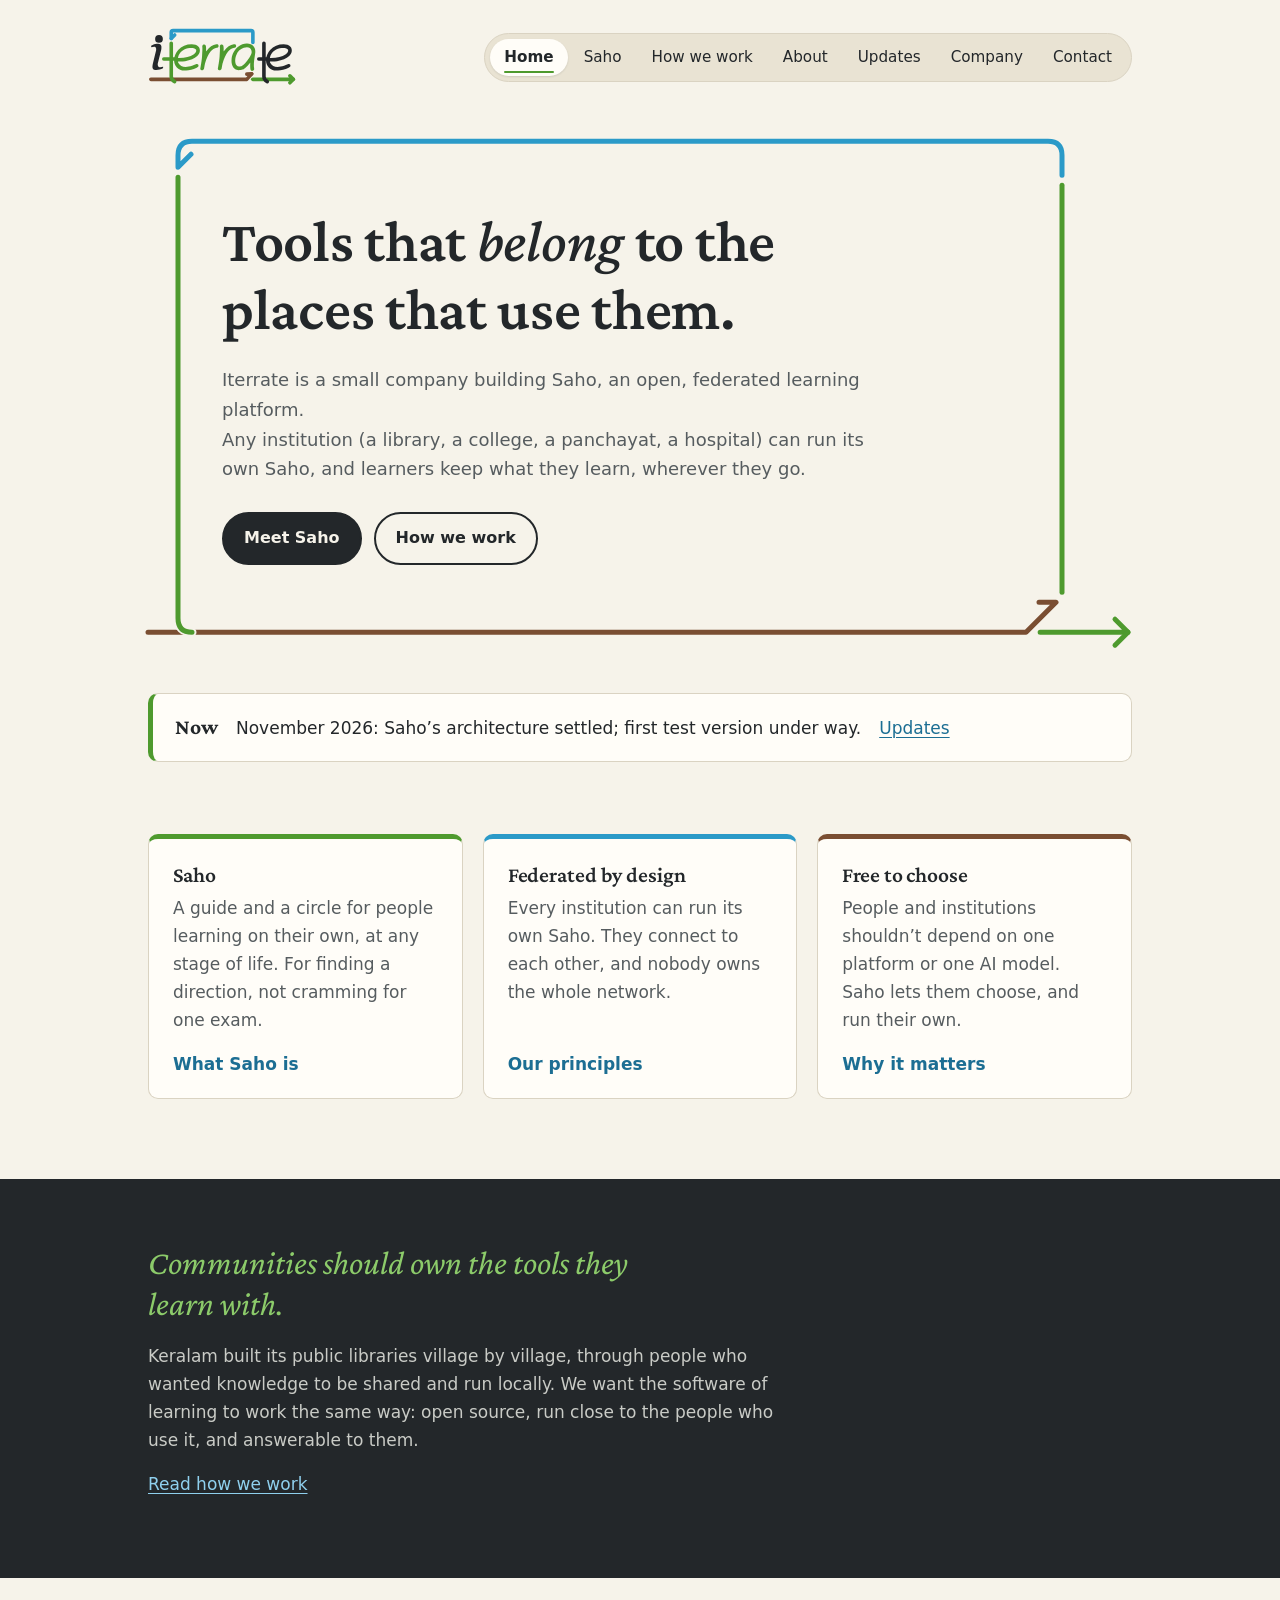
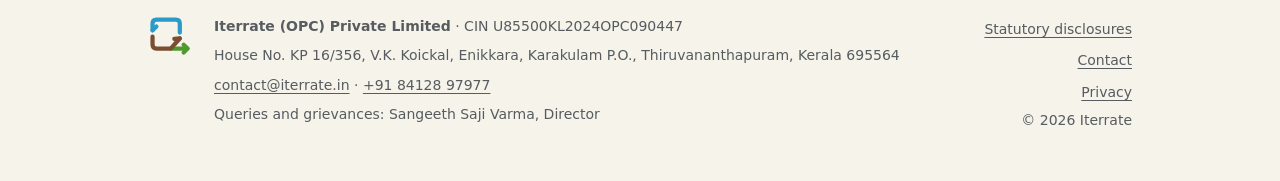
==== commit 5d7b96bd: "Fix dark-mode loop corner with a mask; settle instance/place wording; two-line lede The knock-out un" ====
--- a/docs/index.html
+++ b/docs/index.html
@@ -24,7 +24,7 @@
 <link rel="apple-touch-icon" href="apple-touch-icon.png">
 <link rel="manifest" href="site.webmanifest">
 <link rel="preload" href="fonts/crimson-pro-latin.woff2" as="font" type="font/woff2" crossorigin>
-<link rel="stylesheet" href="style.css?v=516575e4">
+<link rel="stylesheet" href="style.css?v=437670ad">
 </head>
 <body>
 <a class="skip" href="#main">Skip to content</a>
@@ -40,7 +40,7 @@
 <div class="wrap">
   <div class="hero">
     <h1>Tools that <em>belong</em> to the places that use them.</h1>
-    <p class="lede">Iterrate is a small company building Saho, an open, federated learning platform. Any institution (a library, a college, a panchayat, a hospital) can run its own Saho, and learners own what they learn.</p>
+    <p class="lede">Iterrate is a small company building Saho, an open, federated learning platform.<br>Any institution (a library, a college, a panchayat, a hospital) can run its own Saho, and learners keep what they learn, wherever they go.</p>
     <div class="btns">
       <a class="btn primary" href="saho.html">Meet Saho</a>
       <a class="btn" href="how-we-work.html">How we work</a>
@@ -99,6 +99,6 @@
     </ul>
   </div>
 </footer>
-<script src="loop.js?v=3b368ba1"></script>
+<script src="loop.js?v=9460bdb4"></script>
 </body>
 </html>
--- a/docs/style.css
+++ b/docs/style.css
@@ -91,7 +91,6 @@
 .hero{position:relative;margin:30px 0 10px;padding:70px 90px 84px 74px}
 .hero svg.loop{position:absolute;inset:0;width:100%;height:100%;overflow:visible;pointer-events:none}
 .hero svg.loop path{fill:none;stroke-width:var(--line);stroke-linecap:round;stroke-linejoin:round}
-.hero svg.loop .knock{stroke:var(--paper);stroke-width:9px}
 .hero svg.loop .sky{stroke:var(--sky)} .hero svg.loop .leaf{stroke:var(--leaf)} .hero svg.loop .earth{stroke:var(--earth)}
 @media (prefers-reduced-motion:no-preference){
   .hero svg.loop.draw path{stroke-dasharray:var(--dash);stroke-dashoffset:var(--off);animation:draw var(--dur,1s) cubic-bezier(.45,.05,.35,1) forwards;animation-delay:var(--delay,0s)}
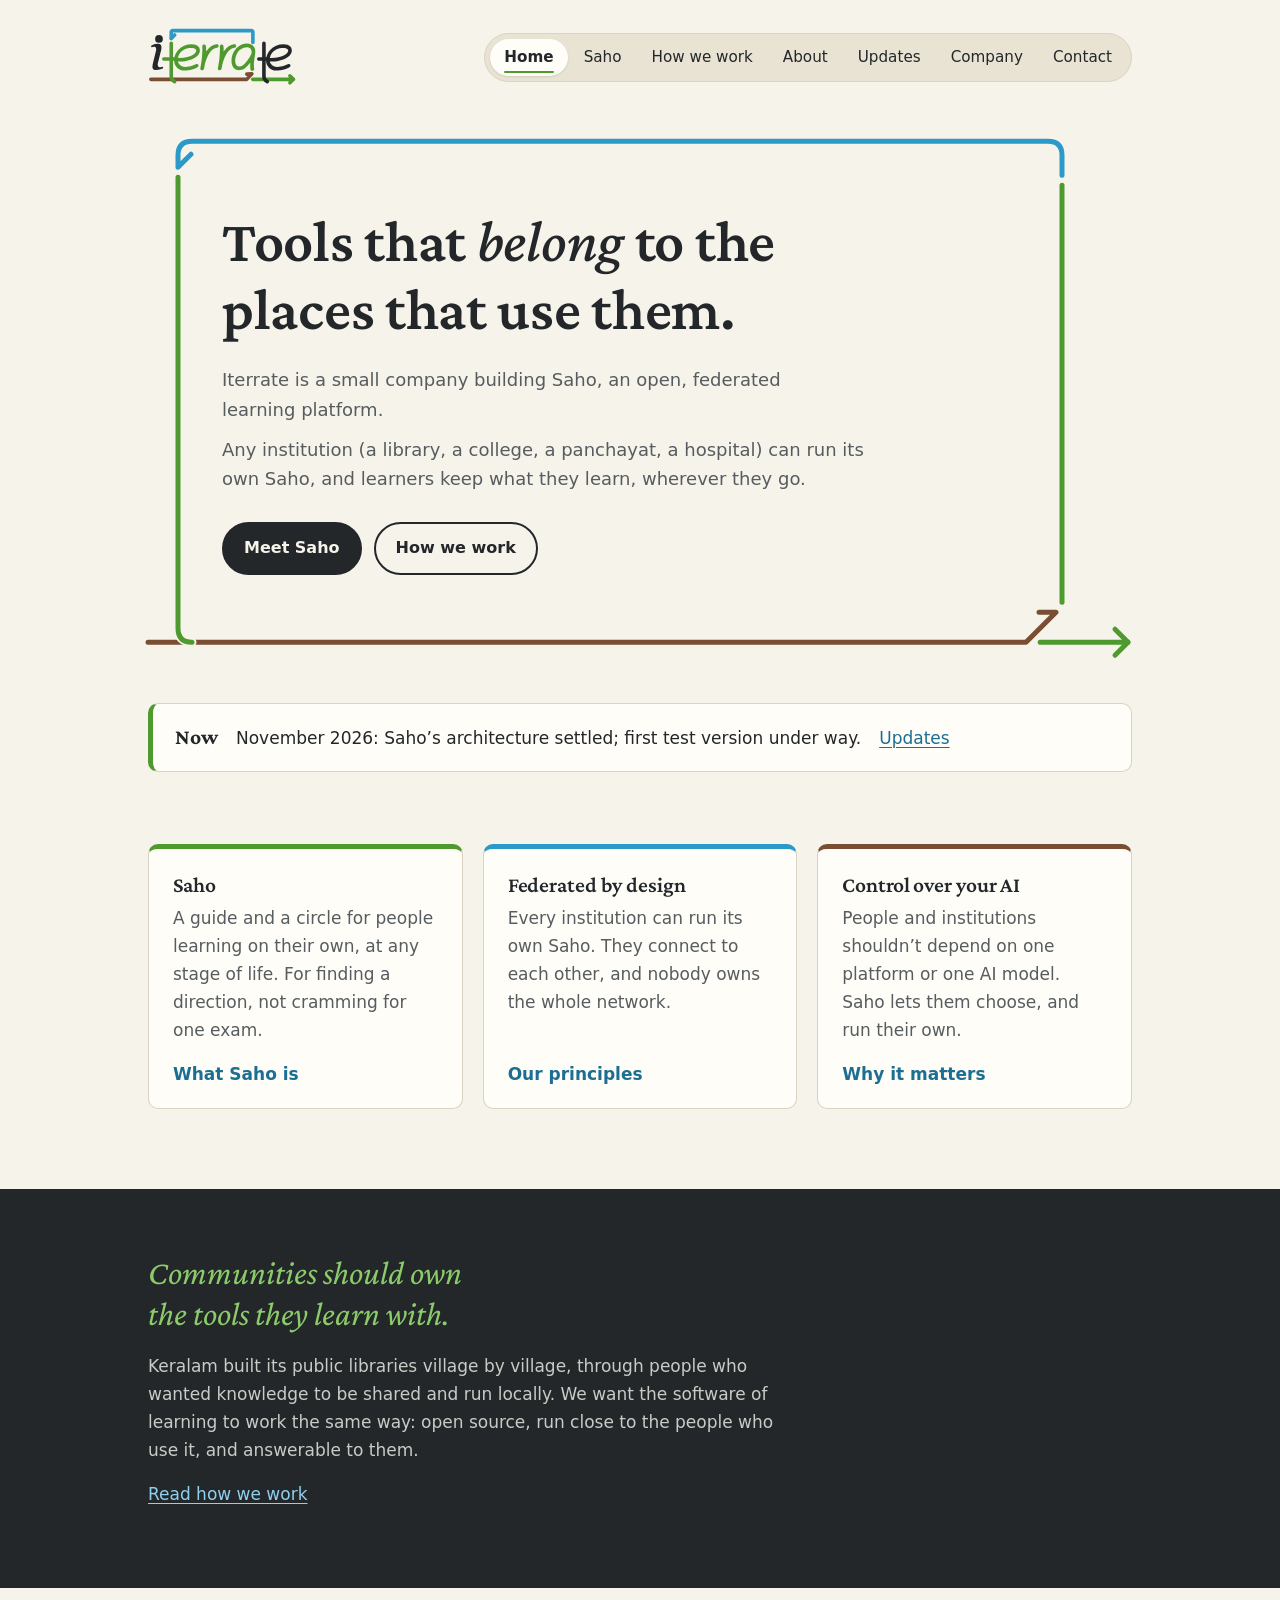
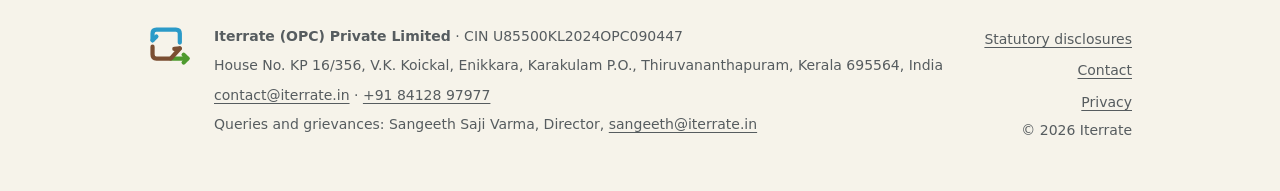
==== commit bf587a80: "Second audit: lighter dark mode, wrapping, privacy note, structured data - Dark mode: softer charcoa" ====
--- a/docs/index.html
+++ b/docs/index.html
@@ -1,5 +1,5 @@
-<!doctype html>
-<html lang="en">
+<!DOCTYPE html>
+<html lang="en-IN">
 <head>
 <meta charset="utf-8">
 <meta name="viewport" content="width=device-width, initial-scale=1">
@@ -18,20 +18,24 @@
 <meta property="og:locale" content="en_IN">
 <meta name="twitter:card" content="summary_large_image">
 <meta name="theme-color" content="#F6F3EA" media="(prefers-color-scheme: light)">
-<meta name="theme-color" content="#1B1F1D" media="(prefers-color-scheme: dark)">
+<meta name="theme-color" content="#282D2A" media="(prefers-color-scheme: dark)">
+<meta name="darkreader-lock">
 <link rel="icon" href="favicon.ico" sizes="any">
 <link rel="icon" href="iterrate-icon.svg" type="image/svg+xml">
 <link rel="apple-touch-icon" href="apple-touch-icon.png">
 <link rel="manifest" href="site.webmanifest">
 <link rel="preload" href="fonts/crimson-pro-latin.woff2" as="font" type="font/woff2" crossorigin>
-<link rel="stylesheet" href="style.css?v=437670ad">
+<link rel="preload" href="fonts/crimson-pro-italic-latin.woff2" as="font" type="font/woff2" crossorigin>
+<script type="application/ld+json">{"@context": "https://schema.org", "@type": "Organization", "name": "Iterrate", "legalName": "Iterrate (OPC) Private Limited", "url": "https://iterrate.in/", "logo": "https://iterrate.in/icon-512.png", "email": "contact@iterrate.in", "telephone": "+91 84128 97977", "foundingDate": "2024-11-08", "founder": {"@type": "Person", "name": "Sangeeth", "url": "https://sangeethvarma.com"}, "address": {"@type": "PostalAddress", "streetAddress": "House No. KP 16/356, V.K. Koickal, Enikkara, Karakulam P.O.", "addressLocality": "Thiruvananthapuram", "addressRegion": "Kerala", "postalCode": "695564", "addressCountry": "IN"}}</script>
+
+<link rel="stylesheet" href="style.css?v=7114f65e">
 </head>
 <body>
 <a class="skip" href="#main">Skip to content</a>
 <header class="site-head">
   <div class="wrap">
-    <a class="brand" href="index.html"><picture><source srcset="iterrate-logo-dark.svg" media="(prefers-color-scheme: dark)"><img src="iterrate-logo.svg" alt="Iterrate home" width="150" height="63"></picture></a>
-    <nav aria-label="Main"><ul class="nav"><li><a href="index.html" aria-current="page">Home</a></li><li><a href="saho.html">Saho</a></li><li><a href="how-we-work.html">How we work</a></li><li><a href="about.html">About</a></li><li><a href="updates.html">Updates</a></li><li><a href="company.html">Company</a></li><li><a href="contact.html">Contact</a></li></ul></nav>
+    <a class="brand" href="./"><picture><source srcset="iterrate-logo-dark.svg" media="(prefers-color-scheme: dark)"><img src="iterrate-logo.svg" alt="Iterrate home" width="150" height="63"></picture></a>
+    <nav aria-label="Main"><ul class="nav"><li><a href="./" aria-current="page">Home</a></li><li><a href="saho.html">Saho</a></li><li><a href="how-we-work.html">How we work</a></li><li><a href="about.html">About</a></li><li><a href="updates.html">Updates</a></li><li><a href="company.html">Company</a></li><li><a href="contact.html">Contact</a></li></ul></nav>
     <script>(function(){var n=document.querySelector('.nav'),c=n&&n.querySelector('[aria-current]');if(c&&n.scrollWidth>n.clientWidth)n.scrollLeft=c.offsetLeft-(n.clientWidth-c.offsetWidth)/2;})();</script>
   </div>
 </header>
@@ -40,7 +44,8 @@
 <div class="wrap">
   <div class="hero">
     <h1>Tools that <em>belong</em> to the places that use them.</h1>
-    <p class="lede">Iterrate is a small company building Saho, an open, federated learning platform.<br>Any institution (a library, a college, a panchayat, a hospital) can run its own Saho, and learners keep what they learn, wherever they go.</p>
+    <p class="lede">Iterrate is a small company building Saho, an open, federated learning platform.</p>
+    <p class="lede">Any institution (a library, a college, a panchayat, a hospital) can run its own Saho, and learners keep what they learn, wherever they go.</p>
     <div class="btns">
       <a class="btn primary" href="saho.html">Meet Saho</a>
       <a class="btn" href="how-we-work.html">How we work</a>
@@ -63,12 +68,12 @@
       <div class="tile sky">
         <h2>Federated by design</h2>
         <p>Every institution can run its own Saho. They connect to each other, and nobody owns the whole network.</p>
-        <a class="go" href="how-we-work.html">Our principles</a>
+        <a class="go" href="how-we-work.html#federated">Our principles</a>
       </div>
       <div class="tile earth">
-        <h2>Free to choose</h2>
+        <h2>Control over your AI</h2>
         <p>People and institutions shouldn’t depend on one platform or one AI model. Saho lets them choose, and run their own.</p>
-        <a class="go" href="how-we-work.html">Why it matters</a>
+        <a class="go" href="how-we-work.html#ai">Why it matters</a>
       </div>
     </div>
   </section>
@@ -87,9 +92,9 @@
     <picture><source srcset="iterrate-icon-dark.svg" media="(prefers-color-scheme: dark)"><img src="iterrate-icon.svg" alt="" width="44" height="44"></picture>
     <div>
       <p><strong>Iterrate (OPC) Private Limited</strong> · CIN U85500KL2024OPC090447</p>
-      <p>House No. KP 16/356, V.K. Koickal, Enikkara, Karakulam P.O., Thiruvananthapuram, Kerala 695564</p>
-      <p><a href="mailto:contact@iterrate.in">contact@iterrate.in</a> · <a href="tel:+918412897977">+91 84128 97977</a></p>
-      <p>Queries and grievances: Sangeeth Saji Varma, Director</p>
+      <p>House No. KP 16/356, V.K. Koickal, Enikkara, Karakulam P.O., Thiruvananthapuram, Kerala 695564, India</p>
+      <p><a href="mailto:contact@iterrate.in">contact@iterrate.in</a> · <a href="tel:+918412897977">+91&nbsp;84128&nbsp;97977</a></p>
+      <p>Queries and grievances: Sangeeth Saji Varma, Director, <a href="mailto:sangeeth@iterrate.in">sangeeth@iterrate.in</a></p>
     </div>
     <ul>
       <li><a href="company.html#disclosures">Statutory disclosures</a></li>
@@ -99,6 +104,6 @@
     </ul>
   </div>
 </footer>
-<script src="loop.js?v=9460bdb4"></script>
+<script src="loop.js?v=8a118fce"></script>
 </body>
 </html>
--- a/docs/style.css
+++ b/docs/style.css
@@ -9,7 +9,7 @@
   color-scheme:light dark;
   /* colours (light) */
   --paper:#F6F3EA; --surface:#FFFDF8; --ink:#23272A; --muted:#565C5F; --rule:#DAD3C2;
-  --navbar:#E9E3D3; --navhover:#DDD5C1;
+  --navbar:#E9E3D3; --navhover:#DDD5C1; --current:#FFFDF8;
   --sky:#2B9AC8; --sky-text:#1C6E93; --leaf:#4E9A2E; --leaf-text:#3B7A22; --earth:#7A4E32;
   --leaf-soft:#E7F0DF;
   --band:#23272A; --band-text:#C9CBC6; --band-head:#EEEBE2; --band-leaf:#8CCB6A; --band-link:#8FD0EE;
@@ -26,19 +26,21 @@
   /* shape */
   --line:5px; --radius:10px;
 }
+/* Dark: a soft charcoal rather than near-black, so it is easier on the eyes; every text colour
+   still has a contrast of 4.6:1 or more against it. */
 @media (prefers-color-scheme:dark){
   :root{
-    --paper:#1B1F1D; --surface:#232826; --ink:#E9E6DD; --muted:#A9AEA9; --rule:#3A403C;
-    --navbar:#262B28; --navhover:#313733;
-    --sky:#4FB3E0; --sky-text:#7FC8EA; --leaf:#6CBF45; --leaf-text:#8CCB6A; --earth:#B9835C;
-    --leaf-soft:#26331F;
-    --band:#121513; --band-text:#C9CBC6; --band-head:#EEEBE2; --band-leaf:#8CCB6A; --band-link:#8FD0EE;
-    --on-accent:#1B1F1D;
+    --paper:#282D2A; --surface:#313633; --ink:#ECE9E0; --muted:#B4B9B4; --rule:#464C48;
+    --navbar:#313633; --navhover:#3B413D; --current:#454B47;
+    --sky:#4FB3E0; --sky-text:#8CCFEE; --leaf:#6CBF45; --leaf-text:#93D070; --earth:#C9946C;
+    --leaf-soft:#2F3A29;
+    --band:#1E2220; --band-text:#C9CBC6; --band-head:#EEEBE2; --band-leaf:#93D070; --band-link:#8CCFEE;
+    --on-accent:#282D2A;
   }
 }
 *{box-sizing:border-box}
 html{-webkit-text-size-adjust:100%;text-size-adjust:100%}
-body{margin:0;background:var(--paper);color:var(--ink);font:17px/1.65 var(--body)}
+body{margin:0;background:var(--paper);color:var(--ink);font:1.0625rem/1.65 var(--body)}
 img{max-width:100%}
 a{color:var(--sky-text);text-underline-offset:3px;text-decoration-thickness:1px}
 a:hover{color:var(--ink)}
@@ -60,7 +62,7 @@
 .nav a{display:block;color:var(--ink);text-decoration:none;padding:6px 14px;border-radius:999px;position:relative;white-space:nowrap}
 .nav a:hover{background:var(--navhover)}
 .nav a:focus-visible{outline-offset:-2px}
-.nav a[aria-current="page"]{font-weight:600;background:var(--surface);box-shadow:0 1px 2px rgba(35,39,42,.12)}
+.nav a[aria-current="page"]{font-weight:600;background:var(--current);box-shadow:0 1px 2px rgba(35,39,42,.12)}
 .nav a[aria-current="page"]::after{content:"";position:absolute;left:14px;right:14px;bottom:3px;height:2px;background:var(--leaf);border-radius:2px}
 /* Narrow screens: the links stay on one row and the pill scrolls sideways. */
 @media (max-width:820px){
@@ -76,9 +78,13 @@
 h1 em,h2 em{font-style:italic;font-weight:500}
 h2{font-size:var(--t-xl);margin-bottom:14px}
 h3{font-size:var(--t-l);margin-bottom:6px}
-p{margin:0 0 16px}
+p{margin:0 0 16px;text-wrap:pretty}
+h1,h2,h3,.band .big{text-wrap:balance}
 .lede{font-size:var(--t-m);color:var(--muted);max-width:58ch}
 .small{font-size:var(--t-s);color:var(--muted)}
+/* Addresses: one line per part on wider screens, wrapping freely on phones */
+.addr .line{display:block}
+@media (max-width:560px){.addr .line{display:inline}}
 
 /* Section heading mark: a short line ending in the logo's half arrowhead */
 .mark{display:inline-block;width:46px;height:14px;margin-bottom:10px;background:var(--leaf);
@@ -97,7 +103,8 @@
 }
 @keyframes draw{to{stroke-dashoffset:0}}
 .hero h1{max-width:17ch;margin-bottom:22px}
-.hero .lede{margin-bottom:28px}
+.hero .lede{margin-bottom:10px}
+.hero .lede:last-of-type{margin-bottom:28px}
 .btns{display:flex;gap:12px;flex-wrap:wrap}
 .btn{display:inline-block;padding:11px 20px;border-radius:999px;text-decoration:none;font-weight:600;font-size:1rem;border:2px solid var(--ink);color:var(--ink)}
 .btn.primary{background:var(--ink);color:var(--paper)}
@@ -129,7 +136,9 @@
 .principles li{counter-increment:p;display:grid;grid-template-columns:64px 1fr;gap:6px 18px;padding:26px 0;border-top:1px solid var(--rule)}
 .principles li::before{content:counter(p,decimal-leading-zero);font-family:var(--display);font-size:var(--t-xl);line-height:1;color:var(--leaf-text);grid-row:span 2}
 .principles h2{font-size:var(--t-l);margin:0}
+.principles li > *{grid-column:2}
 .principles p{margin:0;color:var(--muted)}
+.principles p + p{margin-top:10px}
 
 /* timeline */
 .timeline{list-style:none;margin:0;padding:0 0 0 28px;border-left:3px solid var(--rule)}
@@ -174,7 +183,7 @@
   .site-foot ul{grid-column:1/-1;text-align:left;display:flex;gap:6px 18px;flex-wrap:wrap}
 }
 @media (max-width:560px){
-  body{font-size:16px}
+  body{font-size:1rem}
   .wrap{padding:0 20px}
   .hero{padding:56px 46px 70px 40px}
   dl.facts{grid-template-columns:1fr;gap:2px}
@@ -182,6 +191,16 @@
   .principles li{grid-template-columns:44px 1fr}
   .principles li::before{font-size:var(--t-l)}
   .strip{grid-template-columns:1fr}
+}
+@media (max-width:400px){
+  .hero{padding:46px 40px 60px 32px}
+  .hero h1{font-size:2.1rem}
+  .hero .lede{font-size:1.05rem}
+}
+
+/* ---------- Windows high-contrast mode: keep the current page visible in the nav ---------- */
+@media (forced-colors:active){
+  .nav a[aria-current="page"]{outline:2px solid CanvasText;outline-offset:-4px}
 }
 
 /* ---------- print: black on white, no navigation, links spelt out ---------- */
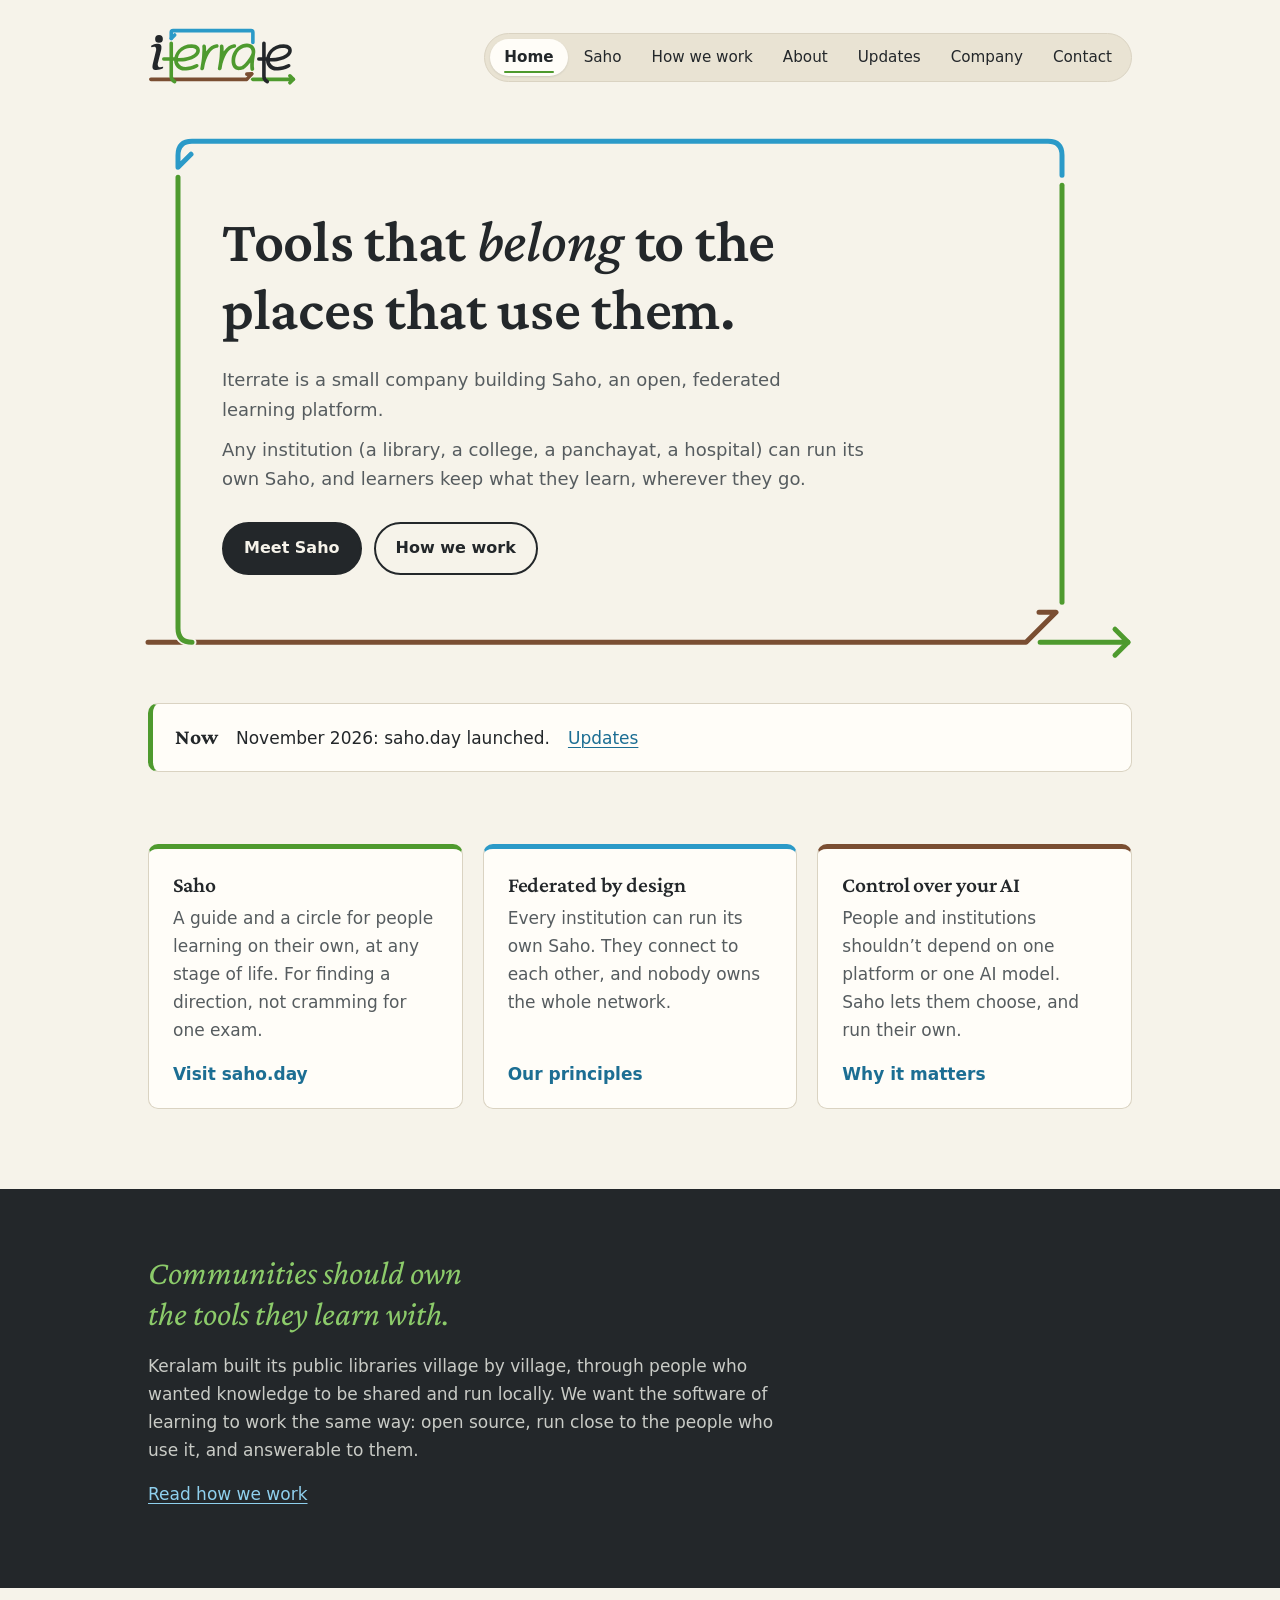
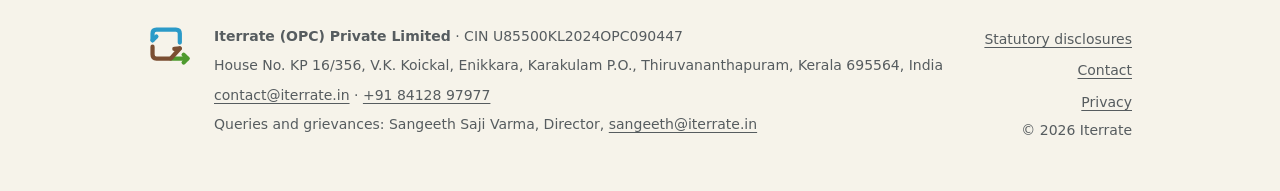
==== commit 28176956: "Trim Saho content now that saho.day is live Saho page becomes a short summary with links to saho.day" ====
--- a/docs/index.html
+++ b/docs/index.html
@@ -47,14 +47,14 @@
     <p class="lede">Iterrate is a small company building Saho, an open, federated learning platform.</p>
     <p class="lede">Any institution (a library, a college, a panchayat, a hospital) can run its own Saho, and learners keep what they learn, wherever they go.</p>
     <div class="btns">
-      <a class="btn primary" href="saho.html">Meet Saho</a>
+      <a class="btn primary" href="https://saho.day">Meet Saho</a>
       <a class="btn" href="how-we-work.html">How we work</a>
     </div>
   </div>
 
   <div class="now">
     <strong>Now</strong>
-    <span>November 2026: Saho’s architecture settled; first test version under way.</span>
+    <span>November 2026: saho.day launched.</span>
     <a href="updates.html">Updates</a>
   </div>
 
@@ -63,7 +63,7 @@
       <div class="tile leaf">
         <h2>Saho</h2>
         <p>A guide and a circle for people learning on their own, at any stage of life. For finding a direction, not cramming for one exam.</p>
-        <a class="go" href="saho.html">What Saho is</a>
+        <a class="go" href="https://saho.day">Visit saho.day</a>
       </div>
       <div class="tile sky">
         <h2>Federated by design</h2>
